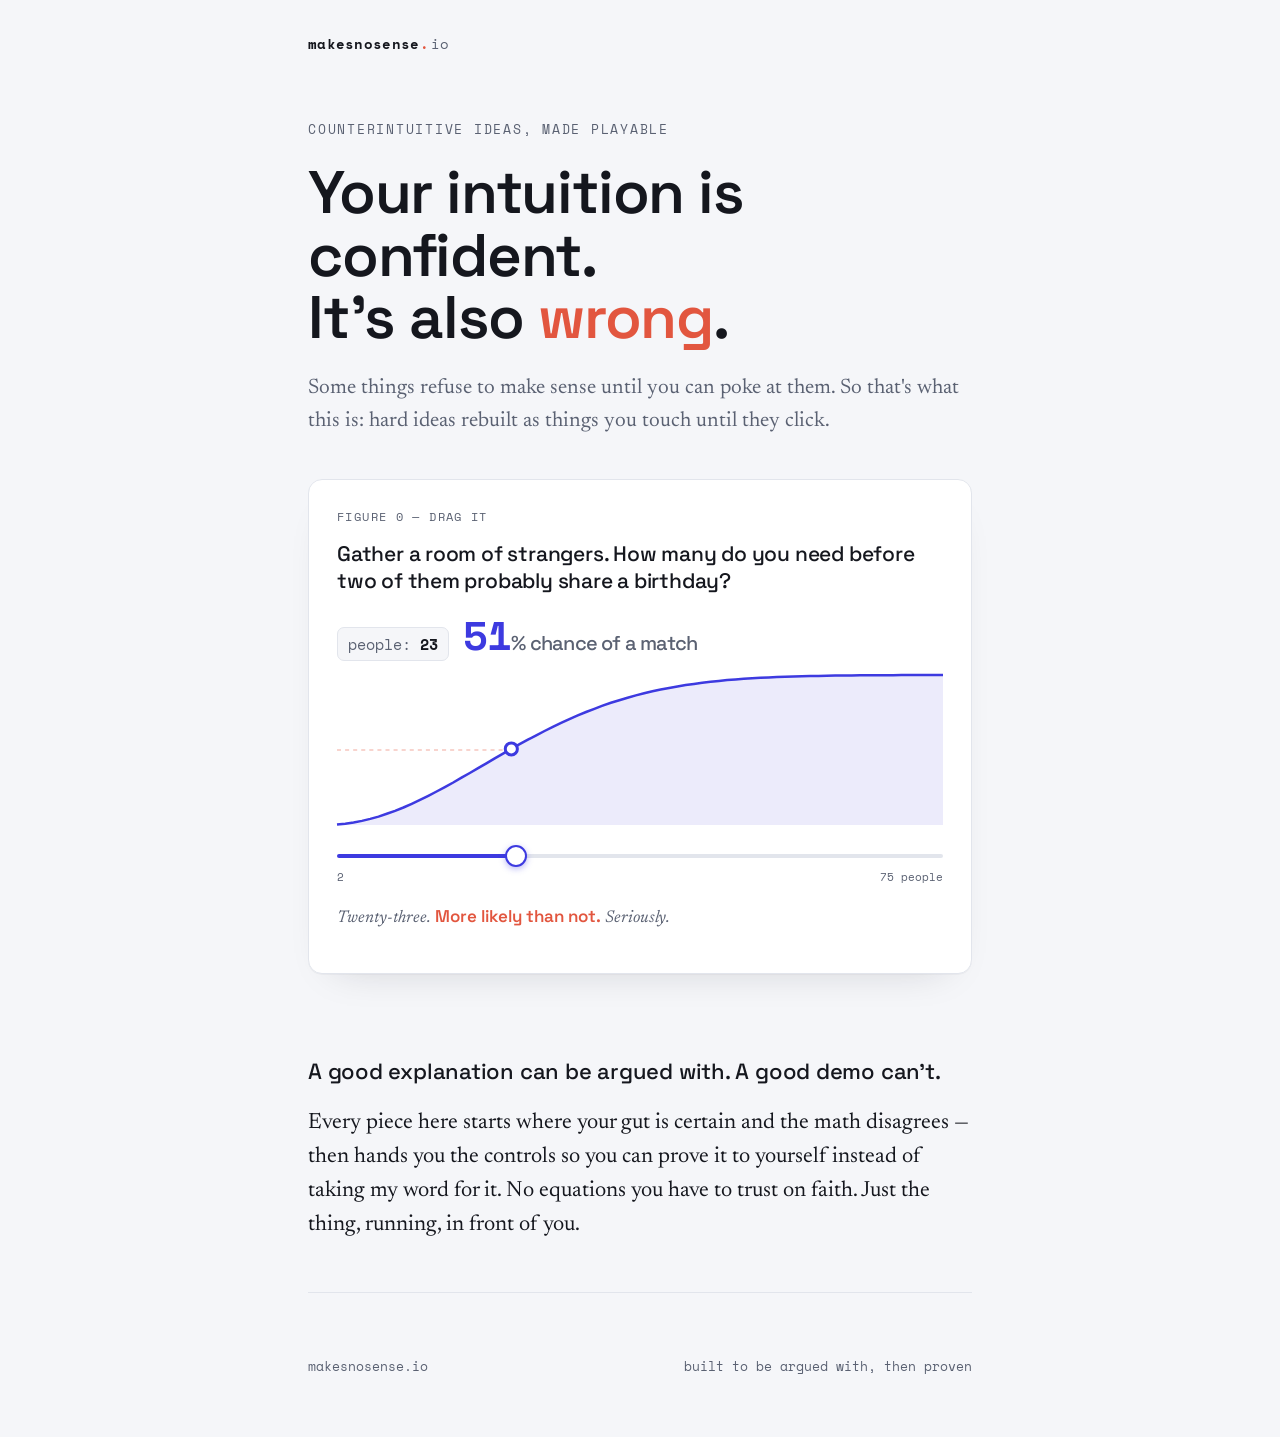
==== index.html @ 9d758cd5 "Homepage skeleton" ====
<!DOCTYPE html>
<html lang="en">
<head>
<meta charset="UTF-8" />
<meta name="viewport" content="width=device-width, initial-scale=1.0" />
<title>makesnosense.io — counterintuitive ideas you can touch</title>
<meta name="description" content="Counterintuitive ideas, rebuilt as things you can poke until they click." />
<link rel="icon" href="data:image/svg+xml,%3Csvg xmlns='http://www.w3.org/2000/svg' viewBox='0 0 32 32'%3E%3Ccircle cx='16' cy='22' r='6' fill='%23E2563F'/%3E%3C/svg%3E" />
<link rel="preconnect" href="https://fonts.googleapis.com" />
<link rel="preconnect" href="https://fonts.gstatic.com" crossorigin />
<link href="https://fonts.googleapis.com/css2?family=Space+Grotesk:wght@400;500;600;700&family=Newsreader:ital,opsz,wght@0,6..72,400;0,6..72,500;1,6..72,400&family=Space+Mono:wght@400;700&display=swap" rel="stylesheet" />
<style>
  :root {
    --paper: #F5F6F9;
    --paper-2: #FFFFFF;
    --ink: #15171E;
    --muted: #5A6172;
    --line: #E2E5EC;
    --truth: #3D3AE0;
    --guess: #E2563F;
    --truth-wash: #ECEBFB;

    --display: 'Space Grotesk', system-ui, sans-serif;
    --body: 'Newsreader', Georgia, serif;
    --mono: 'Space Mono', ui-monospace, monospace;

    --col: 720px;
  }

  * { box-sizing: border-box; }
  html { -webkit-text-size-adjust: 100%; }

  body {
    margin: 0;
    background: var(--paper);
    color: var(--ink);
    font-family: var(--body);
    font-size: 19px;
    line-height: 1.6;
    -webkit-font-smoothing: antialiased;
    text-rendering: optimizeLegibility;
  }

  a { color: var(--truth); text-decoration: none; }
  a:hover { text-decoration: underline; text-underline-offset: 3px; }

  .wrap { max-width: var(--col); margin: 0 auto; padding: 0 28px; }

  header.site { padding: 30px 0 8px; }
  .wordmark {
    font-family: var(--mono);
    font-size: 14px;
    letter-spacing: 0.02em;
    color: var(--ink);
    display: inline-flex;
    align-items: baseline;
    gap: 1px;
  }
  .wordmark b { font-weight: 700; }
  .wordmark .tld { color: var(--muted); }
  .wordmark .dot { color: var(--guess); font-weight: 700; }

  .hero { padding: 52px 0 16px; }
  .eyebrow {
    font-family: var(--mono);
    font-size: 12.5px;
    text-transform: uppercase;
    letter-spacing: 0.14em;
    color: var(--muted);
    margin: 0 0 22px;
  }
  h1 {
    font-family: var(--display);
    font-weight: 600;
    font-size: clamp(36px, 6.2vw, 60px);
    line-height: 1.04;
    letter-spacing: -0.02em;
    margin: 0 0 22px;
  }
  h1 .flip { color: var(--guess); font-style: normal; }
  .lede {
    font-size: 21px;
    color: var(--muted);
    margin: 0 0 8px;
    max-width: 34em;
  }

  .demo {
    margin: 40px 0 8px;
    background: var(--paper-2);
    border: 1px solid var(--line);
    border-radius: 14px;
    padding: 28px 28px 24px;
    box-shadow: 0 1px 0 rgba(21,23,30,0.03), 0 18px 40px -28px rgba(21,23,30,0.22);
  }
  .demo .figtag {
    font-family: var(--mono);
    font-size: 11.5px;
    letter-spacing: 0.12em;
    text-transform: uppercase;
    color: var(--muted);
    margin-bottom: 14px;
  }
  .demo .q {
    font-family: var(--display);
    font-weight: 500;
    font-size: 21px;
    line-height: 1.3;
    margin: 0 0 22px;
    letter-spacing: -0.01em;
  }

  .readout { display: flex; align-items: baseline; gap: 14px; flex-wrap: wrap; margin-bottom: 4px; }
  .readout .n {
    font-family: var(--mono);
    font-weight: 700;
    font-size: 15px;
    color: var(--ink);
    background: var(--paper);
    border: 1px solid var(--line);
    border-radius: 7px;
    padding: 4px 10px;
  }
  .readout .n span { color: var(--muted); font-weight: 400; }
  .readout .p {
    font-family: var(--display);
    font-weight: 700;
    font-size: 40px;
    letter-spacing: -0.02em;
    color: var(--truth);
    line-height: 1;
    font-variant-numeric: tabular-nums;
  }
  .readout .p small { font-size: 20px; font-weight: 500; color: var(--muted); }

  svg.curve { display: block; width: 100%; height: 150px; margin: 14px 0 4px; overflow: visible; }

  .slider-row { margin-top: 14px; }
  input[type="range"] {
    -webkit-appearance: none; appearance: none;
    width: 100%; height: 4px; border-radius: 4px;
    background: linear-gradient(90deg, var(--truth) 0%, var(--truth) var(--fill,30%), var(--line) var(--fill,30%), var(--line) 100%);
    outline: none; cursor: pointer; margin: 10px 0 6px;
  }
  input[type="range"]::-webkit-slider-thumb {
    -webkit-appearance: none; appearance: none;
    width: 22px; height: 22px; border-radius: 50%;
    background: var(--paper-2); border: 2px solid var(--truth);
    box-shadow: 0 2px 6px rgba(61,58,224,0.35); cursor: grab;
  }
  input[type="range"]::-webkit-slider-thumb:active { cursor: grabbing; }
  input[type="range"]::-moz-range-thumb {
    width: 22px; height: 22px; border-radius: 50%;
    background: var(--paper-2); border: 2px solid var(--truth);
    box-shadow: 0 2px 6px rgba(61,58,224,0.35); cursor: grab;
  }
  .scale { display: flex; justify-content: space-between; font-family: var(--mono); font-size: 11px; color: var(--muted); }
  .verdict {
    font-family: var(--body);
    font-style: italic;
    font-size: 17px;
    color: var(--muted);
    margin-top: 16px;
    min-height: 1.6em;
  }
  .verdict b { font-style: normal; color: var(--guess); font-family: var(--display); font-weight: 600; }

  .manifesto { padding: 56px 0 8px; font-size: 22px; line-height: 1.55; }
  .manifesto p { margin: 0 0 18px; }
  .manifesto .pull { font-family: var(--display); font-weight: 500; letter-spacing: -0.01em; }

  footer.site {
    padding: 64px 0 60px;
    margin-top: 24px;
    border-top: 1px solid var(--line);
    display: flex; justify-content: space-between; align-items: center;
    flex-wrap: wrap; gap: 12px;
    font-family: var(--mono); font-size: 12.5px; color: var(--muted);
  }
  footer.site a { color: var(--muted); }
  footer.site a:hover { color: var(--ink); }

  @media (max-width: 560px) {
    body { font-size: 18px; }
    .readout .p { font-size: 34px; }
    .demo { padding: 22px 20px; }
  }

  @media (prefers-reduced-motion: reduce) { * { animation: none !important; transition: none !important; } }

  .reveal { opacity: 0; transform: translateY(10px); animation: rise 0.7s cubic-bezier(.2,.7,.2,1) forwards; }
  .r2 { animation-delay: 0.08s; }
  .r3 { animation-delay: 0.16s; }
  @keyframes rise { to { opacity: 1; transform: none; } }
</style>
</head>
<body>

  <div class="wrap">
    <header class="site">
      <span class="wordmark"><b>makesnosense</b><span class="dot">.</span><span class="tld">io</span></span>
    </header>
  </div>

  <div class="wrap">
    <section class="hero">
      <p class="eyebrow reveal">Counterintuitive ideas, made playable</p>
      <h1 class="reveal r2">Your intuition is confident.<br />It's also <span class="flip">wrong</span>.</h1>
      <p class="lede reveal r3">Some things refuse to make sense until you can poke at them. So that's what this is: hard ideas rebuilt as things you touch until they click.</p>

      <div class="demo reveal r3" id="demo">
        <div class="figtag">Figure 0 — drag it</div>
        <p class="q">Gather a room of strangers. How many do you need before two of them probably share a birthday?</p>

        <div class="readout">
          <span class="n"><span>people:</span> <b id="nLabel">23</b></span>
          <span class="p"><span id="pLabel">50</span><small>% chance of a match</small></span>
        </div>

        <svg class="curve" id="curve" viewBox="0 0 600 150" preserveAspectRatio="none" aria-hidden="true">
          <line id="halfLine" x1="0" y1="75" x2="600" y2="75" stroke="var(--guess)" stroke-width="1" stroke-dasharray="4 4" opacity="0.5"/>
          <path id="area" fill="var(--truth-wash)" d=""/>
          <path id="line" fill="none" stroke="var(--truth)" stroke-width="2.5" d=""/>
          <circle id="dot" r="6" fill="var(--paper-2)" stroke="var(--truth)" stroke-width="3" cx="0" cy="0"/>
        </svg>

        <div class="slider-row">
          <input type="range" id="slider" min="2" max="75" value="23" step="1" aria-label="Number of people" />
          <div class="scale"><span>2</span><span>75 people</span></div>
        </div>

        <p class="verdict" id="verdict"></p>
      </div>
    </section>
  </div>

  <div class="wrap">
    <section class="manifesto">
      <p class="pull">A good explanation can be argued with. A good demo can't.</p>
      <p>Every piece here starts where your gut is certain and the math disagrees — then hands you the controls so you can prove it to yourself instead of taking my word for it. No equations you have to trust on faith. Just the thing, running, in front of you.</p>
    </section>
  </div>

  <div class="wrap">
    <footer class="site">
      <span>makesnosense.io</span>
      <span>built to be argued with, then proven</span>
    </footer>
  </div>

<script>
(function () {
  var slider = document.getElementById('slider');
  var nLabel = document.getElementById('nLabel');
  var pLabel = document.getElementById('pLabel');
  var verdict = document.getElementById('verdict');
  var areaEl = document.getElementById('area');
  var lineEl = document.getElementById('line');
  var dotEl = document.getElementById('dot');

  var W = 600, H = 150, MINN = 2, MAXN = 75;

  function pMatch(n) {
    var p = 1;
    for (var k = 0; k < n; k++) p *= (365 - k) / 365;
    return 1 - p;
  }
  function x(n) { return (n - MINN) / (MAXN - MINN) * W; }
  function y(p) { return H - p * H; }

  (function buildCurve() {
    var d = '', a = 'M0,' + H;
    for (var n = MINN; n <= MAXN; n++) {
      var px = x(n).toFixed(1), py = y(pMatch(n)).toFixed(1);
      d += (n === MINN ? 'M' : 'L') + px + ',' + py + ' ';
      a += 'L' + px + ',' + py + ' ';
    }
    a += 'L' + W + ',' + H + ' Z';
    lineEl.setAttribute('d', d.trim());
    areaEl.setAttribute('d', a);
  })();

  function verdictText(n, p) {
    if (n < 10) return 'Feels impossible, right? Keep going.';
    if (n < 20) return 'Still feels too low. It isn\u2019t.';
    if (n < 23) return 'Almost. One or two more people.';
    if (n === 23) return 'Twenty-three. <b>More likely than not.</b> Seriously.';
    if (n < 41) return 'Past the tipping point and climbing fast.';
    if (n < 57) return 'A near-certainty in a smallish room.';
    return 'At <b>' + Math.round(p * 100) + '%</b> it\u2019s basically guaranteed.';
  }

  function update() {
    var n = parseInt(slider.value, 10);
    var p = pMatch(n);
    var pct = p * 100;
    nLabel.textContent = n;
    pLabel.textContent = pct < 99.5 ? pct.toFixed(0) : '99.9';
    verdict.innerHTML = verdictText(n, p);
    dotEl.setAttribute('cx', x(n).toFixed(1));
    dotEl.setAttribute('cy', y(p).toFixed(1));
    slider.style.setProperty('--fill', ((n - MINN) / (MAXN - MINN) * 100).toFixed(1) + '%');
  }

  slider.addEventListener('input', update);
  update();
})();
</script>
</body>
</html>
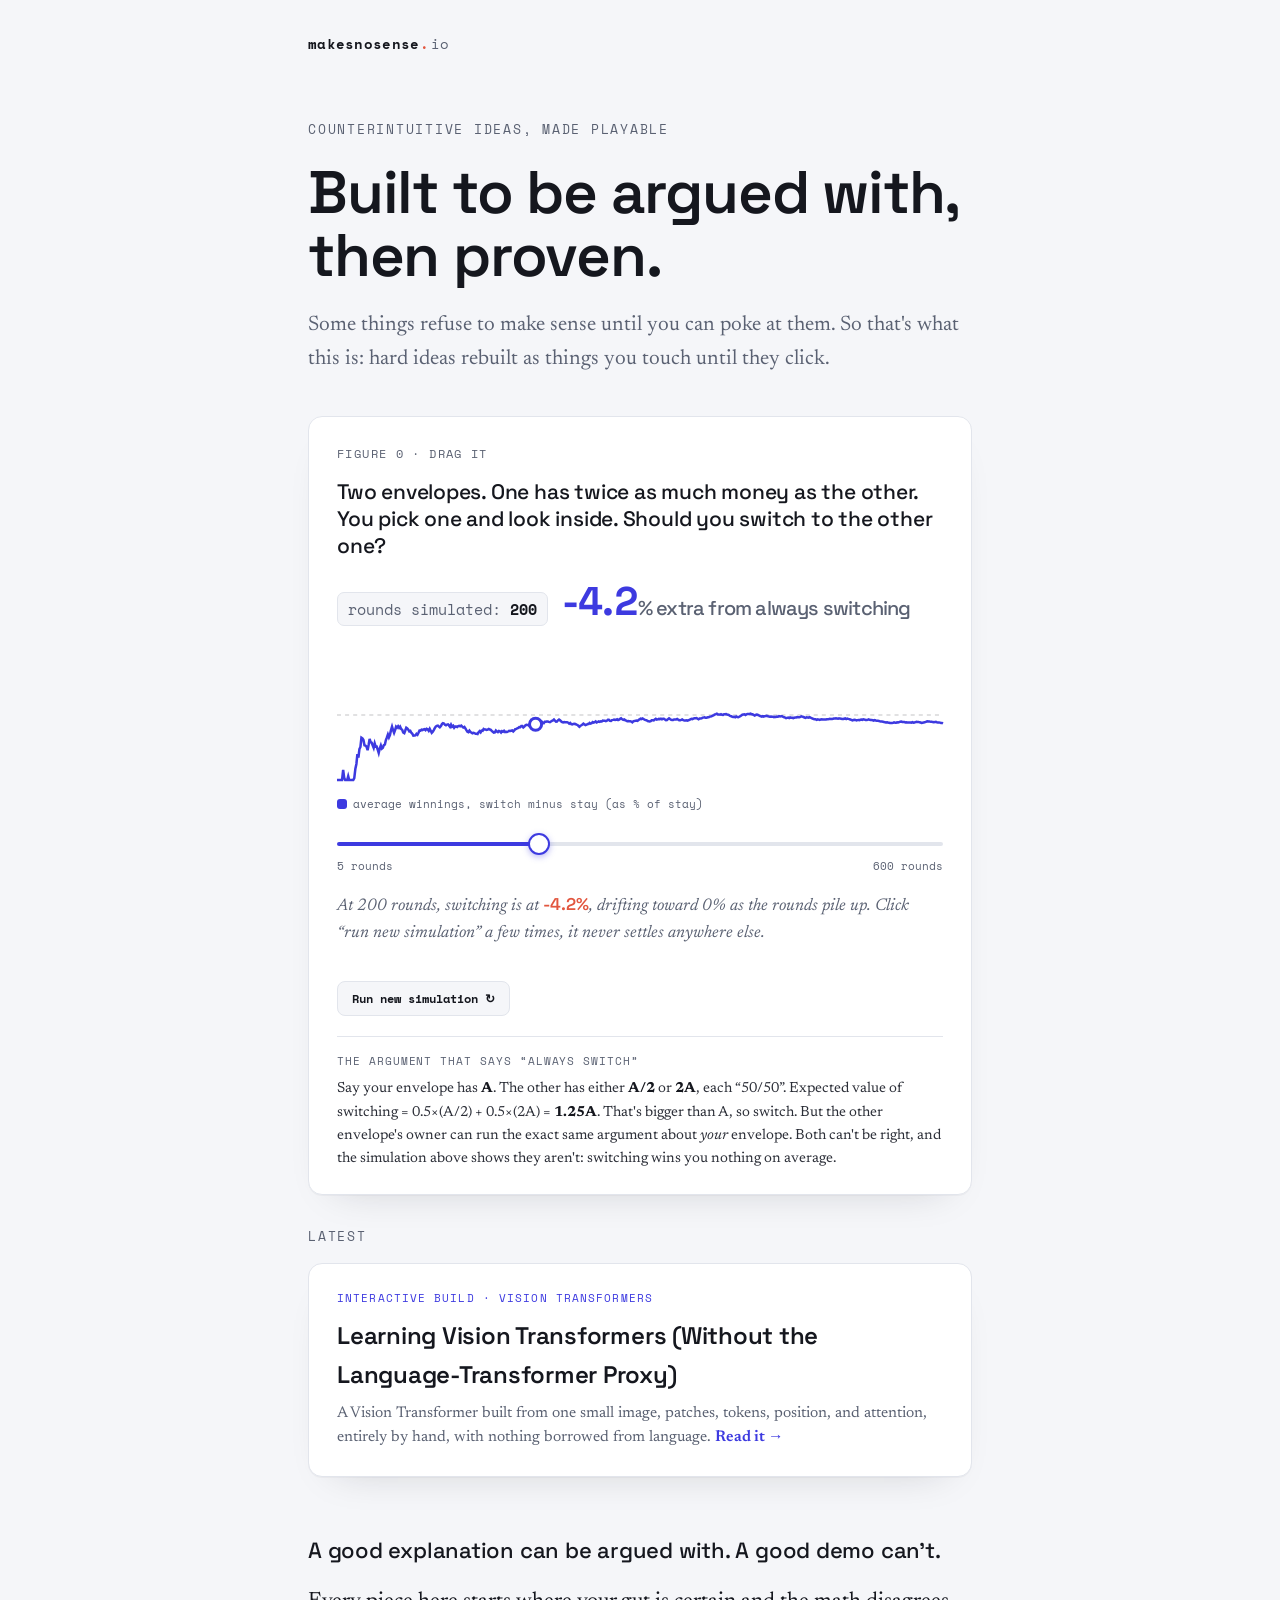
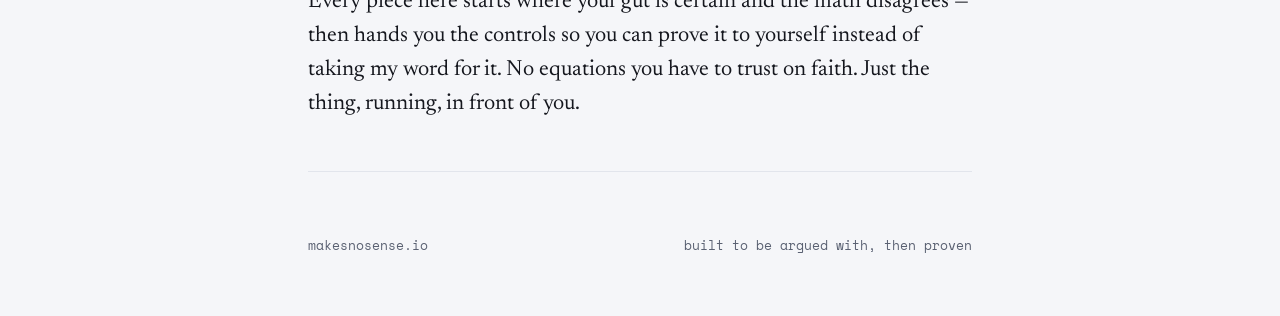
==== commit a2808e7d: "update index" ====
--- a/index.html
+++ b/index.html
@@ -101,6 +101,66 @@
     color: var(--muted);
     margin-bottom: 14px;
   }
+
+  .latest { padding: 8px 0 0; }
+  .latest .eyebrow { margin-bottom: 16px; }
+  .postcard {
+    display: block;
+    background: var(--paper-2);
+    border: 1px solid var(--line);
+    border-radius: 14px;
+    padding: 26px 28px;
+    text-decoration: none;
+    color: var(--ink);
+    box-shadow: 0 1px 0 rgba(21,23,30,0.03), 0 18px 40px -28px rgba(21,23,30,0.22);
+    transition: border-color 0.15s, transform 0.15s;
+  }
+  .postcard:hover { border-color: #cbd0da; transform: translateY(-1px); }
+  .postcard:hover, .postcard:hover * { text-decoration: none; }
+  .postcard:hover .arrow { text-decoration: underline; text-underline-offset: 3px; }
+  .postcard .tag {
+    font-family: var(--mono);
+    font-size: 11px;
+    letter-spacing: 0.1em;
+    text-transform: uppercase;
+    color: var(--truth);
+    margin: 0 0 10px;
+  }
+  .postcard h3 {
+    font-family: var(--display);
+    font-weight: 600;
+    font-size: 24px;
+    letter-spacing: -0.01em;
+    margin: 0 0 8px;
+  }
+  .postcard p {
+    color: var(--muted);
+    font-size: 15.5px;
+    line-height: 1.55;
+    margin: 0;
+    max-width: 56em;
+  }
+  .postcard .arrow { color: var(--truth); font-weight: 600; }
+
+  .legend { display:flex; gap:18px; flex-wrap:wrap; font-family: var(--mono); font-size: 11px; color: var(--muted); margin: 6px 0 0; }
+  .legend .lg { display:flex; align-items:center; gap:6px; }
+  .legend i { display:inline-block; width:10px; height:10px; border-radius:3px; }
+  .runbtn {
+    margin-top: 16px; font-family: var(--mono); font-size: 12px; font-weight: 700;
+    border: 1px solid var(--line); background: var(--paper); color: var(--ink);
+    border-radius: 8px; padding: 8px 14px; cursor: pointer;
+  }
+  .runbtn:hover { border-color: #cbd0da; background: #fff; }
+  .argument {
+    margin-top: 20px; padding-top: 16px; border-top: 1px solid var(--line);
+    font-size: 14.5px; line-height: 1.6; color: #2c2f38;
+  }
+  .argument .lbl {
+    font-family: var(--mono); font-size: 10.5px; letter-spacing: 0.09em; text-transform: uppercase;
+    color: var(--muted); margin: 0 0 8px;
+  }
+  .argument p { margin: 0; }
+  .argument b { font-weight: 700; color: var(--ink); }
   .demo .q {
     font-family: var(--display);
     font-weight: 500;
@@ -205,32 +265,53 @@
   <div class="wrap">
     <section class="hero">
       <p class="eyebrow reveal">Counterintuitive ideas, made playable</p>
-      <h1 class="reveal r2">Your intuition is confident.<br />It's also <span class="flip">wrong</span>.</h1>
+      <h1 class="reveal r2">Built to be argued with, then proven.</h1>
       <p class="lede reveal r3">Some things refuse to make sense until you can poke at them. So that's what this is: hard ideas rebuilt as things you touch until they click.</p>
 
       <div class="demo reveal r3" id="demo">
-        <div class="figtag">Figure 0 — drag it</div>
-        <p class="q">Gather a room of strangers. How many do you need before two of them probably share a birthday?</p>
+        <div class="figtag">Figure 0 &middot; drag it</div>
+        <p class="q">Two envelopes. One has twice as much money as the other. You pick one and look inside. Should you switch to the other one?</p>
 
         <div class="readout">
-          <span class="n"><span>people:</span> <b id="nLabel">23</b></span>
-          <span class="p"><span id="pLabel">50</span><small>% chance of a match</small></span>
+          <span class="n"><span>rounds simulated:</span> <b id="nLabel">200</b></span>
+          <span class="p"><span id="pLabel">0</span><small>% extra from always switching</small></span>
         </div>
 
         <svg class="curve" id="curve" viewBox="0 0 600 150" preserveAspectRatio="none" aria-hidden="true">
-          <line id="halfLine" x1="0" y1="75" x2="600" y2="75" stroke="var(--guess)" stroke-width="1" stroke-dasharray="4 4" opacity="0.5"/>
-          <path id="area" fill="var(--truth-wash)" d=""/>
-          <path id="line" fill="none" stroke="var(--truth)" stroke-width="2.5" d=""/>
-          <circle id="dot" r="6" fill="var(--paper-2)" stroke="var(--truth)" stroke-width="3" cx="0" cy="0"/>
+          <line id="zeroLine" x1="0" y1="75" x2="600" y2="75" stroke="var(--ink)" stroke-width="1" stroke-dasharray="4 4" opacity="0.25"/>
+          <path id="lineDiff" fill="none" stroke="var(--truth)" stroke-width="2.5" d=""/>
+          <circle id="dotDiff" r="6" fill="var(--paper-2)" stroke="var(--truth)" stroke-width="3" cx="0" cy="0"/>
         </svg>
 
+        <div class="legend">
+          <span class="lg"><i style="background:var(--truth)"></i> average winnings, switch minus stay (as % of stay)</span>
+        </div>
+
         <div class="slider-row">
-          <input type="range" id="slider" min="2" max="75" value="23" step="1" aria-label="Number of people" />
-          <div class="scale"><span>2</span><span>75 people</span></div>
+          <input type="range" id="slider" min="5" max="600" value="200" step="5" aria-label="Number of simulated rounds" />
+          <div class="scale"><span>5 rounds</span><span>600 rounds</span></div>
         </div>
 
         <p class="verdict" id="verdict"></p>
+
+        <button class="runbtn" id="runbtn">Run new simulation &#8635;</button>
+
+        <div class="argument" id="argument">
+          <p class="lbl">The argument that says &ldquo;always switch&rdquo;</p>
+          <p>Say your envelope has <b>A</b>. The other has either <b>A/2</b> or <b>2A</b>, each &ldquo;50/50&rdquo;. Expected value of switching = 0.5&times;(A/2) + 0.5&times;(2A) = <b>1.25A</b>. That's bigger than A, so switch. But the other envelope's owner can run the exact same argument about <i>your</i> envelope. Both can't be right, and the simulation above shows they aren't: switching wins you nothing on average.</p>
+        </div>
       </div>
+    </section>
+  </div>
+
+  <div class="wrap">
+    <section class="latest">
+      <p class="eyebrow">Latest</p>
+      <a class="postcard" href="./vit.html">
+        <p class="tag">Interactive build &middot; Vision Transformers</p>
+        <h3>Learning Vision Transformers (Without the Language-Transformer Proxy)</h3>
+        <p>A Vision Transformer built from one small image, patches, tokens, position, and attention, entirely by hand, with nothing borrowed from language. <span class="arrow">Read it &rarr;</span></p>
+      </a>
     </section>
   </div>
 
@@ -254,55 +335,79 @@
   var nLabel = document.getElementById('nLabel');
   var pLabel = document.getElementById('pLabel');
   var verdict = document.getElementById('verdict');
-  var areaEl = document.getElementById('area');
-  var lineEl = document.getElementById('line');
-  var dotEl = document.getElementById('dot');
-
-  var W = 600, H = 150, MINN = 2, MAXN = 75;
-
-  function pMatch(n) {
-    var p = 1;
-    for (var k = 0; k < n; k++) p *= (365 - k) / 365;
-    return 1 - p;
-  }
+  var lineDiff = document.getElementById('lineDiff');
+  var dotDiff = document.getElementById('dotDiff');
+  var runbtn = document.getElementById('runbtn');
+
+  var W = 600, H = 150, MINN = 5, MAXN = 600;
+
+  var seq = [];
+  function regen() {
+    seq = [];
+    for (var i = 0; i < MAXN; i++) {
+      var base = 1 + Math.floor(Math.random() * 100);
+      var pickSmall = Math.random() < 0.5;
+      var picked = pickSmall ? base : 2 * base;
+      var other = pickSmall ? 2 * base : base;
+      seq.push([picked, other]);
+    }
+  }
+  regen();
+
   function x(n) { return (n - MINN) / (MAXN - MINN) * W; }
-  function y(p) { return H - p * H; }
-
-  (function buildCurve() {
-    var d = '', a = 'M0,' + H;
-    for (var n = MINN; n <= MAXN; n++) {
-      var px = x(n).toFixed(1), py = y(pMatch(n)).toFixed(1);
-      d += (n === MINN ? 'M' : 'L') + px + ',' + py + ' ';
-      a += 'L' + px + ',' + py + ' ';
+  function yFromPct(pct) {
+    var clamped = Math.max(-30, Math.min(30, pct));
+    return H/2 - (clamped / 30) * (H/2 - 10);
+  }
+
+  function buildCurve() {
+    var d = '';
+    var stayTotal = 0, switchTotal = 0;
+    for (var n = 1; n <= MAXN; n++) {
+      stayTotal += seq[n-1][0];
+      switchTotal += seq[n-1][1];
+      if (n >= MINN) {
+        var pct = (switchTotal - stayTotal) / stayTotal * 100;
+        var px = x(n).toFixed(1);
+        d += (n === MINN ? 'M' : 'L') + px + ',' + yFromPct(pct).toFixed(1) + ' ';
+      }
     }
-    a += 'L' + W + ',' + H + ' Z';
-    lineEl.setAttribute('d', d.trim());
-    areaEl.setAttribute('d', a);
-  })();
-
-  function verdictText(n, p) {
-    if (n < 10) return 'Feels impossible, right? Keep going.';
-    if (n < 20) return 'Still feels too low. It isn\u2019t.';
-    if (n < 23) return 'Almost. One or two more people.';
-    if (n === 23) return 'Twenty-three. <b>More likely than not.</b> Seriously.';
-    if (n < 41) return 'Past the tipping point and climbing fast.';
-    if (n < 57) return 'A near-certainty in a smallish room.';
-    return 'At <b>' + Math.round(p * 100) + '%</b> it\u2019s basically guaranteed.';
+    lineDiff.setAttribute('d', d.trim());
+  }
+
+  function cumPct(n) {
+    var stayTotal = 0, switchTotal = 0;
+    for (var i = 0; i < n; i++) {
+      stayTotal += seq[i][0];
+      switchTotal += seq[i][1];
+    }
+    return (switchTotal - stayTotal) / stayTotal * 100;
+  }
+
+  function verdictText(n, pct) {
+    if (n < 30) return 'Noisy with few rounds, the swing can look big. Keep dragging.';
+    if (Math.abs(pct) < 1) return 'Right around <b>0%</b>, switching gains nothing on average. Just as the resolution says.';
+    return 'At ' + n + ' rounds, switching is at <b>' + (pct >= 0 ? '+' : '') + pct.toFixed(1) + '%</b>, drifting toward 0% as the rounds pile up. Click &ldquo;run new simulation&rdquo; a few times, it never settles anywhere else.';
   }
 
   function update() {
     var n = parseInt(slider.value, 10);
-    var p = pMatch(n);
-    var pct = p * 100;
+    var pct = cumPct(n);
     nLabel.textContent = n;
-    pLabel.textContent = pct < 99.5 ? pct.toFixed(0) : '99.9';
-    verdict.innerHTML = verdictText(n, p);
-    dotEl.setAttribute('cx', x(n).toFixed(1));
-    dotEl.setAttribute('cy', y(p).toFixed(1));
+    pLabel.textContent = pct.toFixed(1);
+    verdict.innerHTML = verdictText(n, pct);
+    dotDiff.setAttribute('cx', x(n).toFixed(1));
+    dotDiff.setAttribute('cy', yFromPct(pct).toFixed(1));
     slider.style.setProperty('--fill', ((n - MINN) / (MAXN - MINN) * 100).toFixed(1) + '%');
   }
 
+  buildCurve();
   slider.addEventListener('input', update);
+  runbtn.addEventListener('click', function () {
+    regen();
+    buildCurve();
+    update();
+  });
   update();
 })();
 </script>
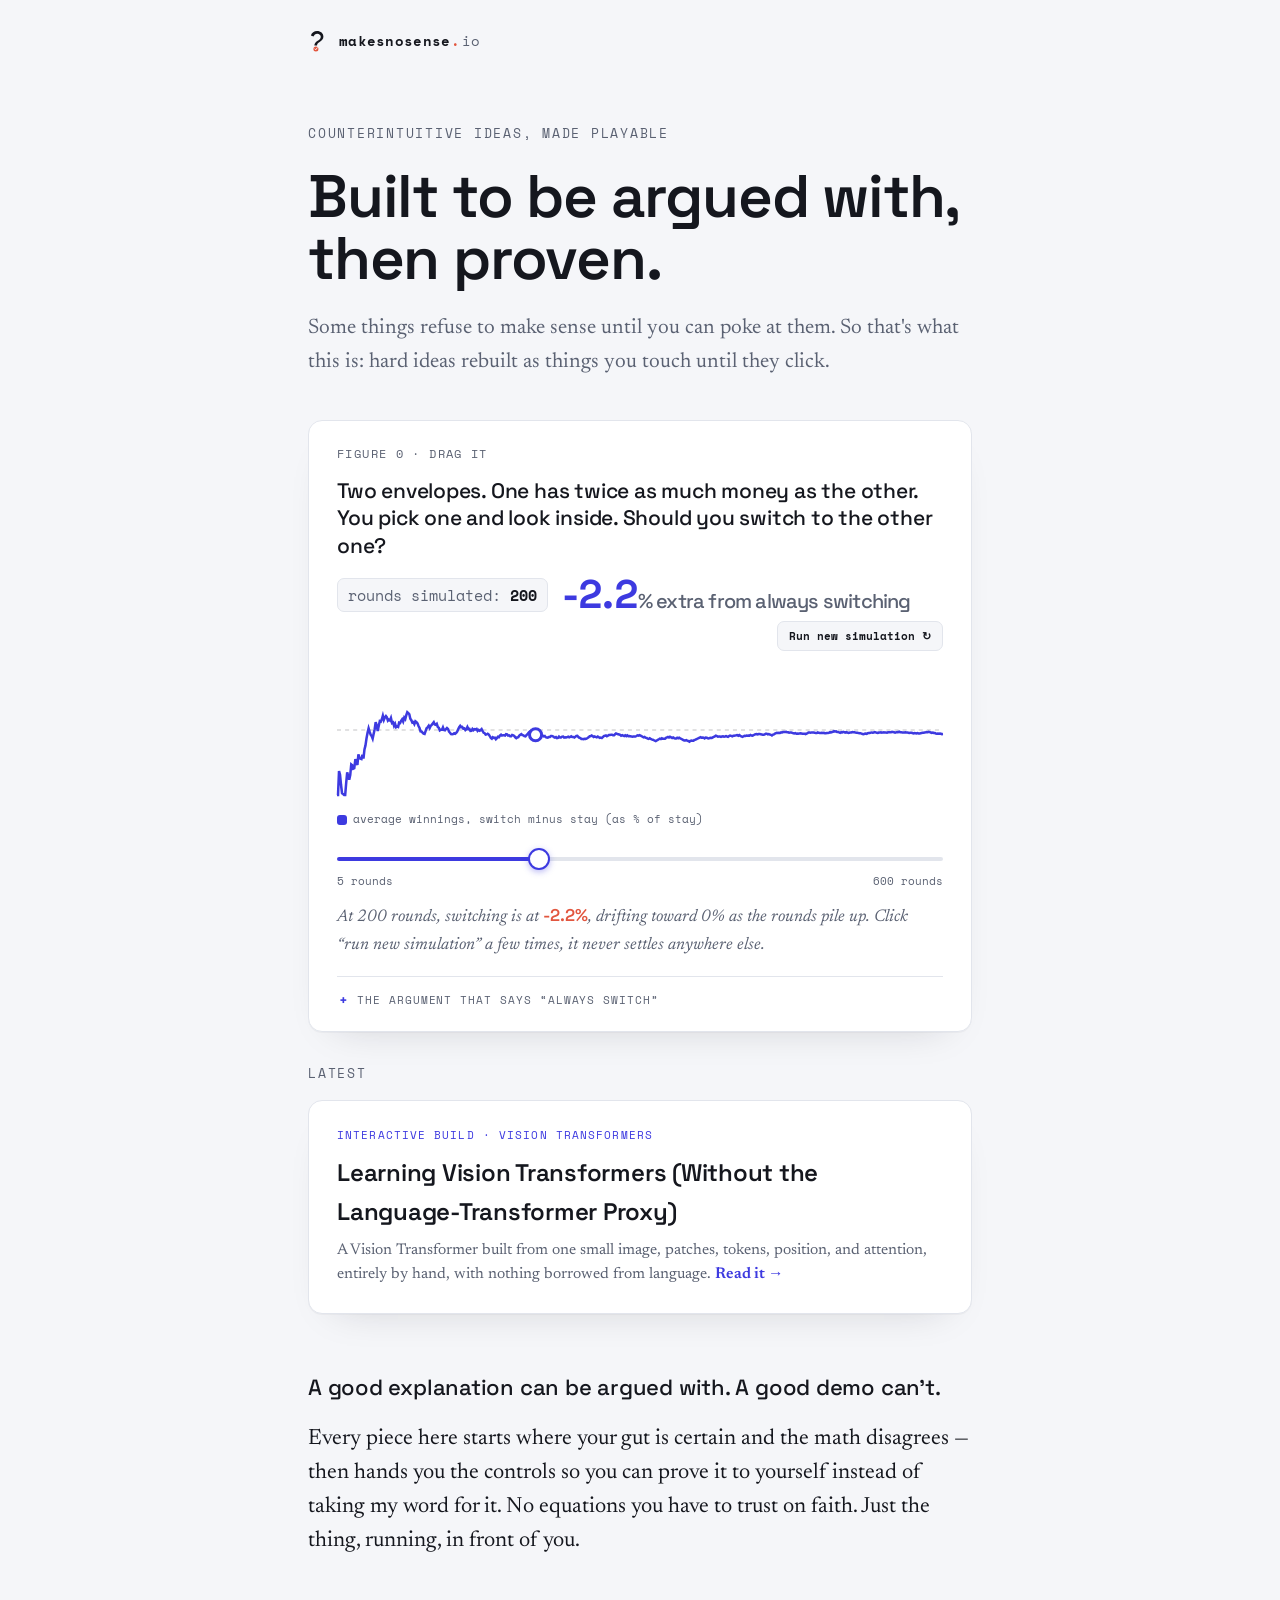
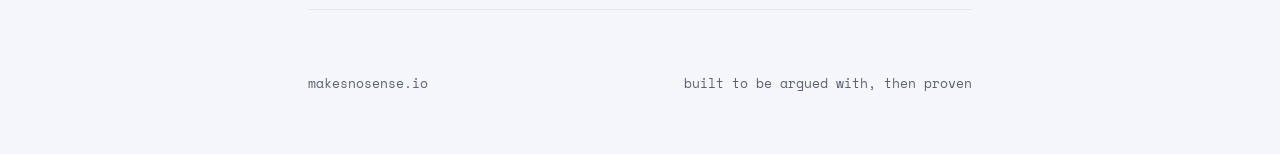
==== commit 28fbb674: "update stylesheets" ====
--- a/index.html
+++ b/index.html
@@ -47,7 +47,20 @@
   .wrap { max-width: var(--col); margin: 0 auto; padding: 0 28px; }
 
   header.site { padding: 30px 0 8px; }
-  .wordmark {
+  .brand {
+    display: inline-flex;
+    align-items: center;
+    gap: 9px;
+    color: inherit;
+  }
+  a.brand:hover, a.brand:hover * { text-decoration: none; }
+  .brand svg.logo-mark {
+    width: 22px;
+    height: 22px;
+    flex: 0 0 auto;
+    display: block;
+  }
+  .brand .wordmark {
     font-family: var(--mono);
     font-size: 14px;
     letter-spacing: 0.02em;
@@ -56,9 +69,9 @@
     align-items: baseline;
     gap: 1px;
   }
-  .wordmark b { font-weight: 700; }
-  .wordmark .tld { color: var(--muted); }
-  .wordmark .dot { color: var(--guess); font-weight: 700; }
+  .brand .wordmark b { font-weight: 700; }
+  .brand .wordmark .tld { color: var(--muted); }
+  .brand .wordmark .dot { color: var(--guess); font-weight: 700; }
 
   .hero { padding: 52px 0 16px; }
   .eyebrow {
@@ -90,7 +103,7 @@
     background: var(--paper-2);
     border: 1px solid var(--line);
     border-radius: 14px;
-    padding: 28px 28px 24px;
+    padding: 24px 28px 20px;
     box-shadow: 0 1px 0 rgba(21,23,30,0.03), 0 18px 40px -28px rgba(21,23,30,0.22);
   }
   .demo .figtag {
@@ -145,32 +158,41 @@
   .legend { display:flex; gap:18px; flex-wrap:wrap; font-family: var(--mono); font-size: 11px; color: var(--muted); margin: 6px 0 0; }
   .legend .lg { display:flex; align-items:center; gap:6px; }
   .legend i { display:inline-block; width:10px; height:10px; border-radius:3px; }
+  .runrow { display: flex; justify-content: flex-end; margin-top: 6px; }
   .runbtn {
-    margin-top: 16px; font-family: var(--mono); font-size: 12px; font-weight: 700;
+    font-family: var(--mono); font-size: 11px; font-weight: 700;
     border: 1px solid var(--line); background: var(--paper); color: var(--ink);
-    border-radius: 8px; padding: 8px 14px; cursor: pointer;
+    border-radius: 7px; padding: 6px 11px; cursor: pointer; white-space: nowrap;
   }
   .runbtn:hover { border-color: #cbd0da; background: #fff; }
   .argument {
-    margin-top: 20px; padding-top: 16px; border-top: 1px solid var(--line);
+    margin-top: 14px; padding-top: 12px; border-top: 1px solid var(--line);
     font-size: 14.5px; line-height: 1.6; color: #2c2f38;
   }
-  .argument .lbl {
+  .argument summary {
     font-family: var(--mono); font-size: 10.5px; letter-spacing: 0.09em; text-transform: uppercase;
-    color: var(--muted); margin: 0 0 8px;
-  }
-  .argument p { margin: 0; }
+    color: var(--muted); cursor: pointer; list-style: none; user-select: none;
+    display: flex; align-items: center; gap: 6px;
+  }
+  .argument summary::-webkit-details-marker { display: none; }
+  .argument summary::before {
+    content: '+'; font-family: var(--display); font-size: 14px; font-weight: 700;
+    color: var(--truth); width: 14px; text-align: center; flex: 0 0 auto;
+  }
+  .argument[open] summary::before { content: "\2212"; }
+  .argument summary:hover { color: var(--ink); }
+  .argument p { margin: 10px 0 0; }
   .argument b { font-weight: 700; color: var(--ink); }
   .demo .q {
     font-family: var(--display);
     font-weight: 500;
     font-size: 21px;
     line-height: 1.3;
-    margin: 0 0 22px;
+    margin: 0 0 16px;
     letter-spacing: -0.01em;
   }
 
-  .readout { display: flex; align-items: baseline; gap: 14px; flex-wrap: wrap; margin-bottom: 4px; }
+  .readout { display: flex; align-items: center; gap: 14px; flex-wrap: wrap; margin-bottom: 4px; }
   .readout .n {
     font-family: var(--mono);
     font-weight: 700;
@@ -193,7 +215,7 @@
   }
   .readout .p small { font-size: 20px; font-weight: 500; color: var(--muted); }
 
-  svg.curve { display: block; width: 100%; height: 150px; margin: 14px 0 4px; overflow: visible; }
+  svg.curve { display: block; width: 100%; height: 150px; margin: 4px 0 4px; overflow: visible; }
 
   .slider-row { margin-top: 14px; }
   input[type="range"] {
@@ -220,7 +242,7 @@
     font-style: italic;
     font-size: 17px;
     color: var(--muted);
-    margin-top: 16px;
+    margin-top: 12px;
     min-height: 1.6em;
   }
   .verdict b { font-style: normal; color: var(--guess); font-family: var(--display); font-weight: 600; }
@@ -258,7 +280,14 @@
 
   <div class="wrap">
     <header class="site">
-      <span class="wordmark"><b>makesnosense</b><span class="dot">.</span><span class="tld">io</span></span>
+      <a class="brand" href="./index.html" aria-label="makesnosense.io home">
+        <svg class="logo-mark" viewBox="0 0 100 100" xmlns="http://www.w3.org/2000/svg" aria-hidden="true">
+          <path d="M 41 5 C 28 5, 17 13, 13 25 L 25 30 C 28 22, 34 17, 42 17 C 51 17, 58 23, 58 31 C 58 39, 53 44, 44 49 C 34 55, 29 62, 29 71 L 41 71 C 41 63, 45 58, 53 54 C 64 48, 70 41, 70 30 C 70 16, 58 5, 41 5 Z" fill="#15171E"/>
+          <circle cx="36" cy="86" r="11.5" fill="#E2563F"/>
+          <path d="M 31 86 L 35 90 L 42 81" stroke="#FFFFFF" stroke-width="4" fill="none" stroke-linecap="round" stroke-linejoin="round"/>
+        </svg>
+        <span class="wordmark"><b>makesnosense</b><span class="dot">.</span><span class="tld">io</span></span>
+      </a>
     </header>
   </div>
 
@@ -276,6 +305,9 @@
           <span class="n"><span>rounds simulated:</span> <b id="nLabel">200</b></span>
           <span class="p"><span id="pLabel">0</span><small>% extra from always switching</small></span>
         </div>
+        <div class="runrow">
+          <button class="runbtn" id="runbtn">Run new simulation &#8635;</button>
+        </div>
 
         <svg class="curve" id="curve" viewBox="0 0 600 150" preserveAspectRatio="none" aria-hidden="true">
           <line id="zeroLine" x1="0" y1="75" x2="600" y2="75" stroke="var(--ink)" stroke-width="1" stroke-dasharray="4 4" opacity="0.25"/>
@@ -294,12 +326,10 @@
 
         <p class="verdict" id="verdict"></p>
 
-        <button class="runbtn" id="runbtn">Run new simulation &#8635;</button>
-
-        <div class="argument" id="argument">
-          <p class="lbl">The argument that says &ldquo;always switch&rdquo;</p>
+        <details class="argument">
+          <summary>The argument that says &ldquo;always switch&rdquo;</summary>
           <p>Say your envelope has <b>A</b>. The other has either <b>A/2</b> or <b>2A</b>, each &ldquo;50/50&rdquo;. Expected value of switching = 0.5&times;(A/2) + 0.5&times;(2A) = <b>1.25A</b>. That's bigger than A, so switch. But the other envelope's owner can run the exact same argument about <i>your</i> envelope. Both can't be right, and the simulation above shows they aren't: switching wins you nothing on average.</p>
-        </div>
+        </details>
       </div>
     </section>
   </div>
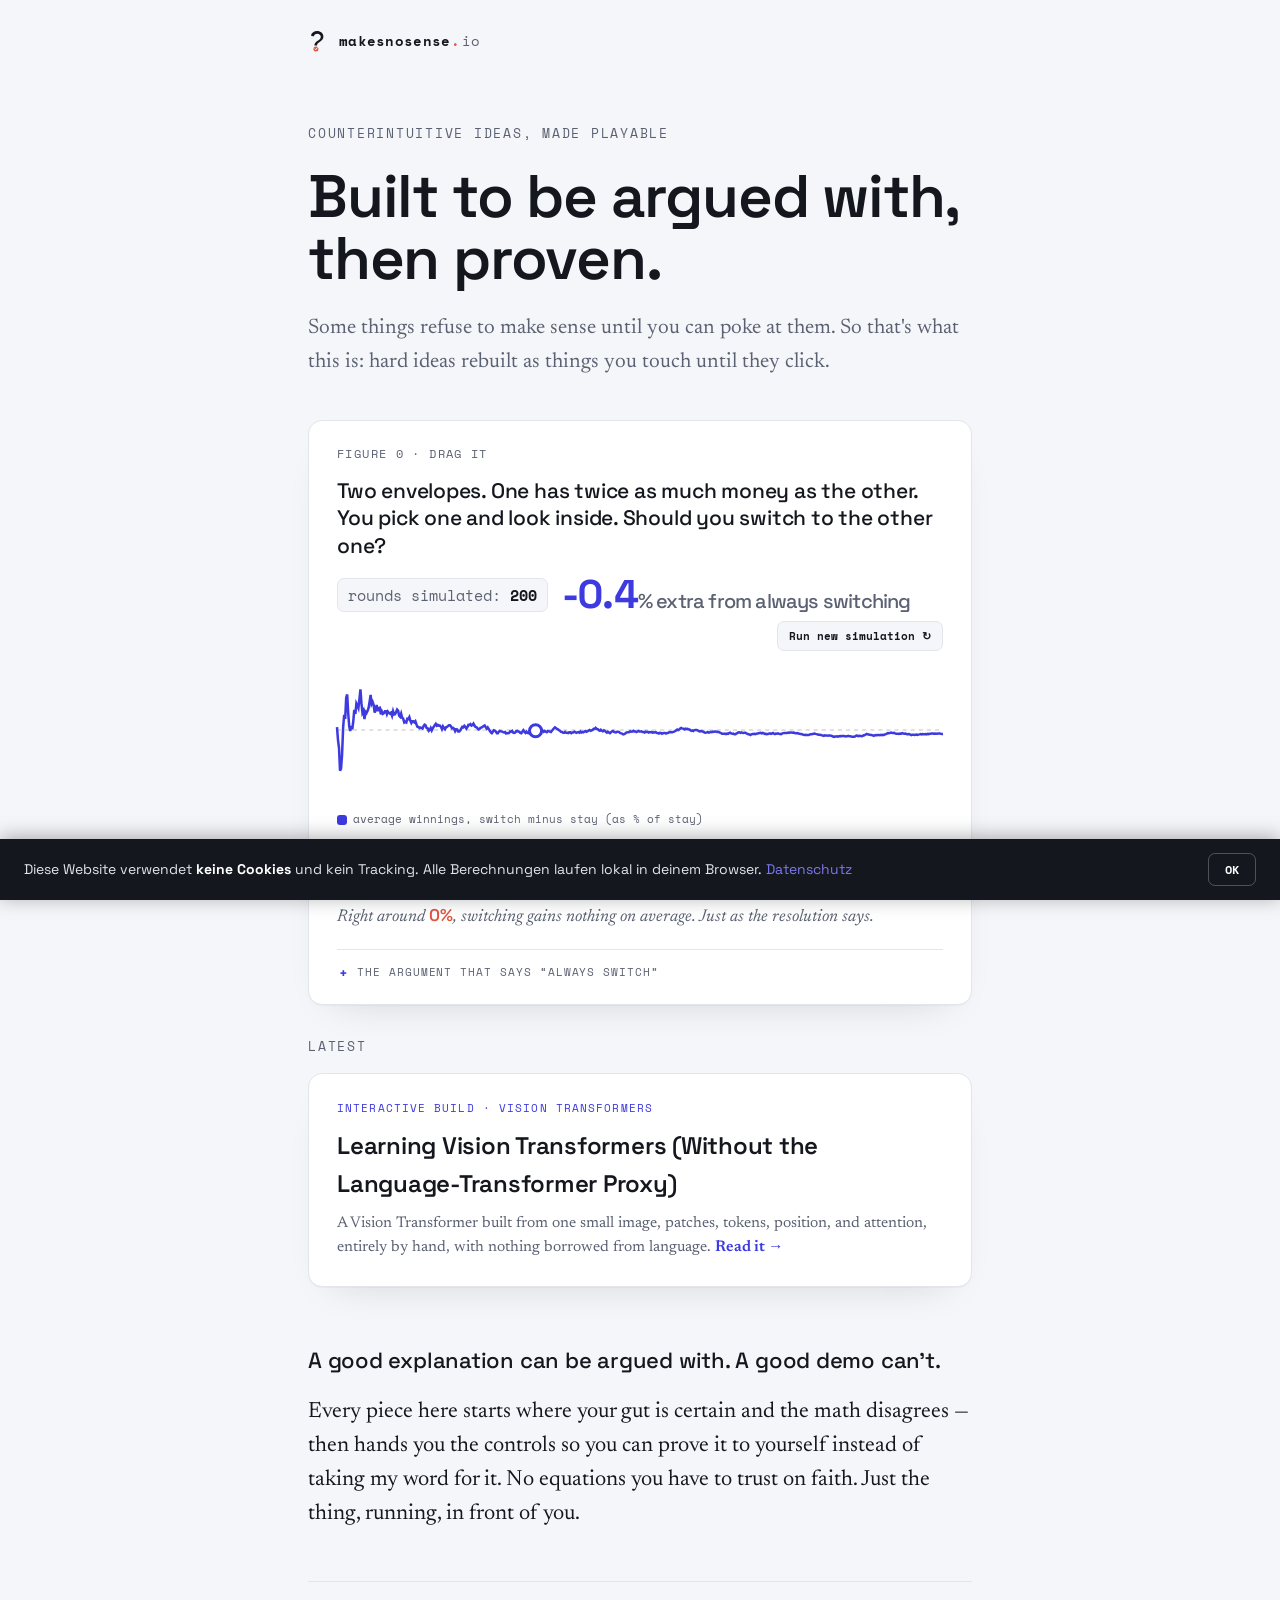
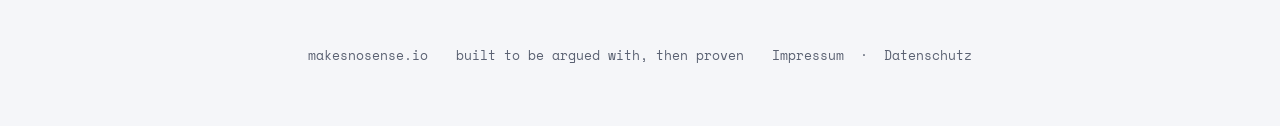
==== commit 8e43c4e7: "add impressum and datenshcuzt pages" ====
--- a/index.html
+++ b/index.html
@@ -337,7 +337,7 @@
   <div class="wrap">
     <section class="latest">
       <p class="eyebrow">Latest</p>
-      <a class="postcard" href="./vit.html">
+      <a class="postcard" href="./unified-post.html">
         <p class="tag">Interactive build &middot; Vision Transformers</p>
         <h3>Learning Vision Transformers (Without the Language-Transformer Proxy)</h3>
         <p>A Vision Transformer built from one small image, patches, tokens, position, and attention, entirely by hand, with nothing borrowed from language. <span class="arrow">Read it &rarr;</span></p>
@@ -356,6 +356,7 @@
     <footer class="site">
       <span>makesnosense.io</span>
       <span>built to be argued with, then proven</span>
+    <span><a href="./impressum.html">Impressum</a> &nbsp;&middot;&nbsp; <a href="./datenschutz.html">Datenschutz</a></span>
     </footer>
   </div>
 
@@ -441,5 +442,7 @@
   update();
 })();
 </script>
+
+<script src="./cookie-notice.js"></script>
 </body>
 </html>
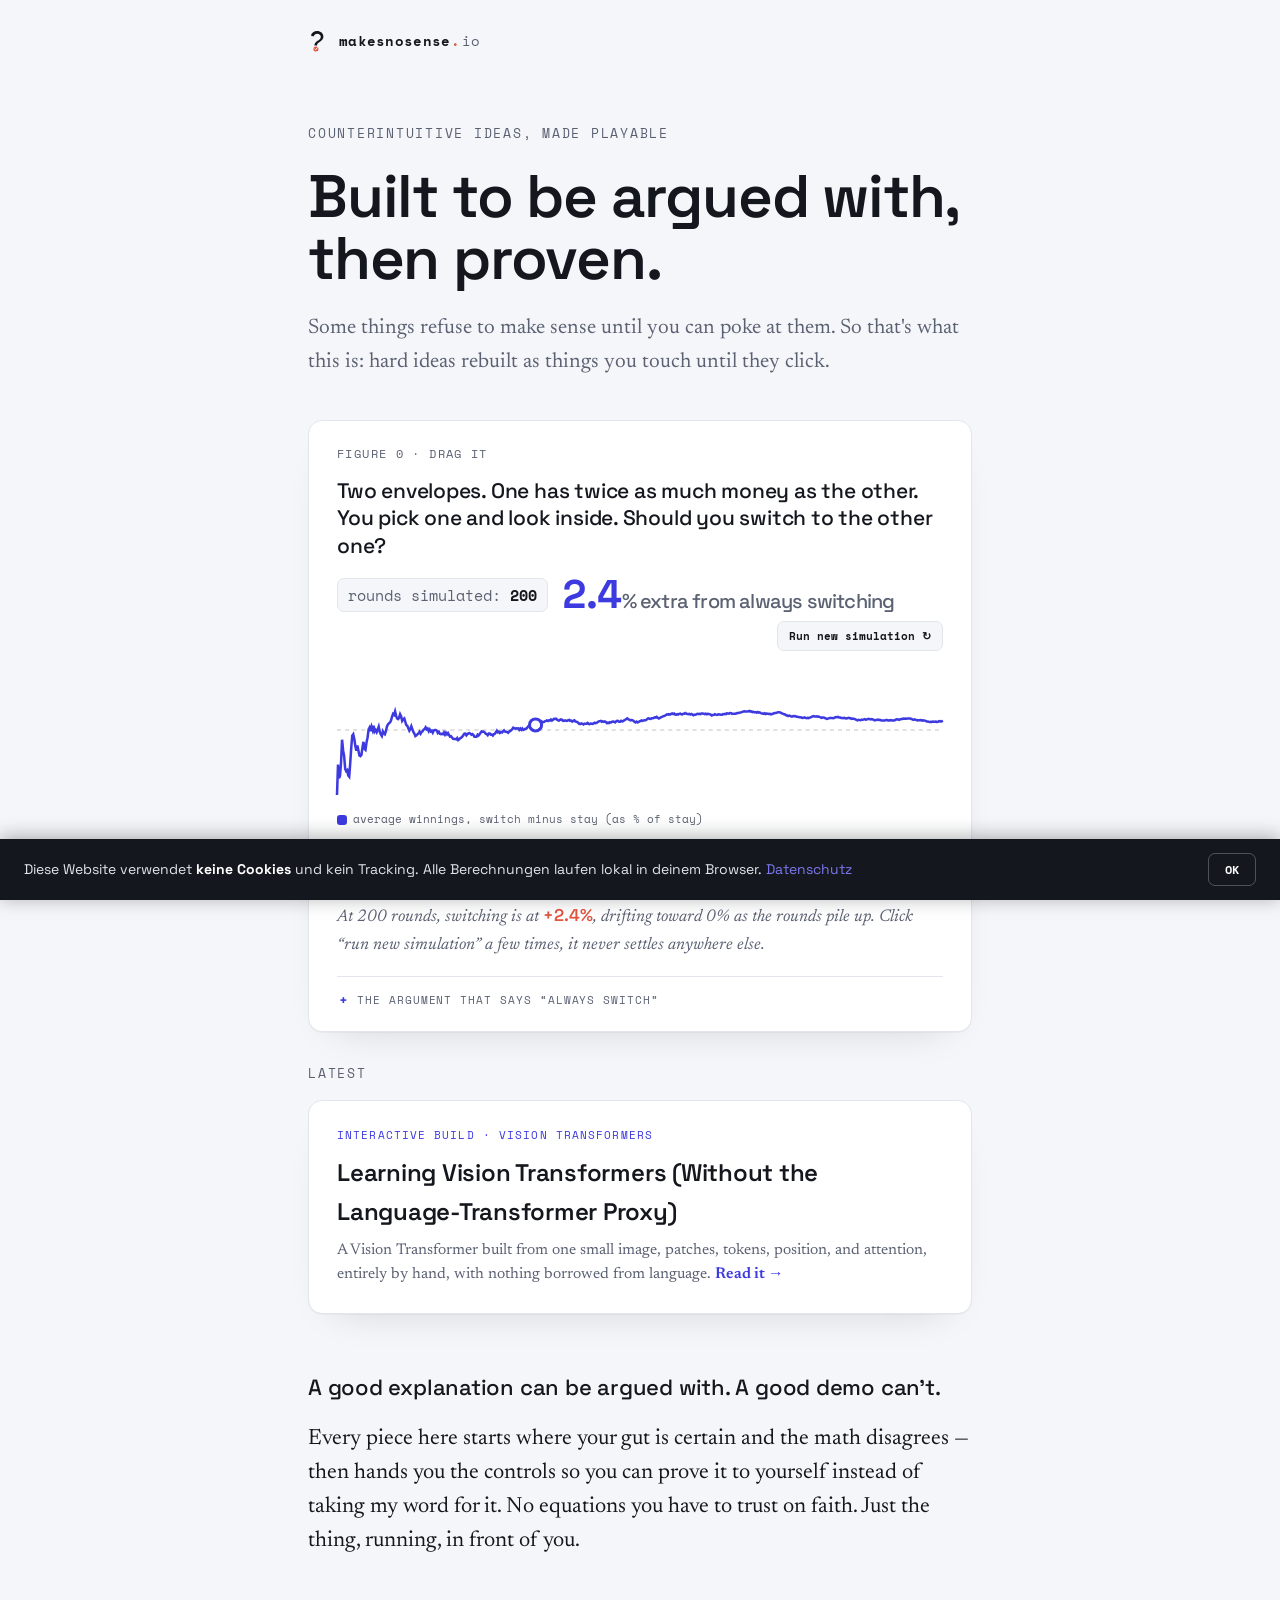
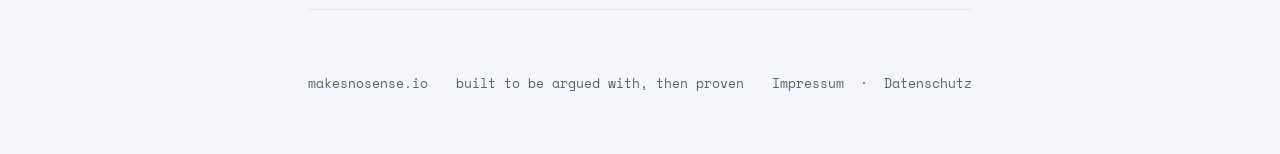
==== commit e6b6226a: "name change for file" ====
--- a/index.html
+++ b/index.html
@@ -337,7 +337,7 @@
   <div class="wrap">
     <section class="latest">
       <p class="eyebrow">Latest</p>
-      <a class="postcard" href="./unified-post.html">
+      <a class="postcard" href="./vit.html">
         <p class="tag">Interactive build &middot; Vision Transformers</p>
         <h3>Learning Vision Transformers (Without the Language-Transformer Proxy)</h3>
         <p>A Vision Transformer built from one small image, patches, tokens, position, and attention, entirely by hand, with nothing borrowed from language. <span class="arrow">Read it &rarr;</span></p>
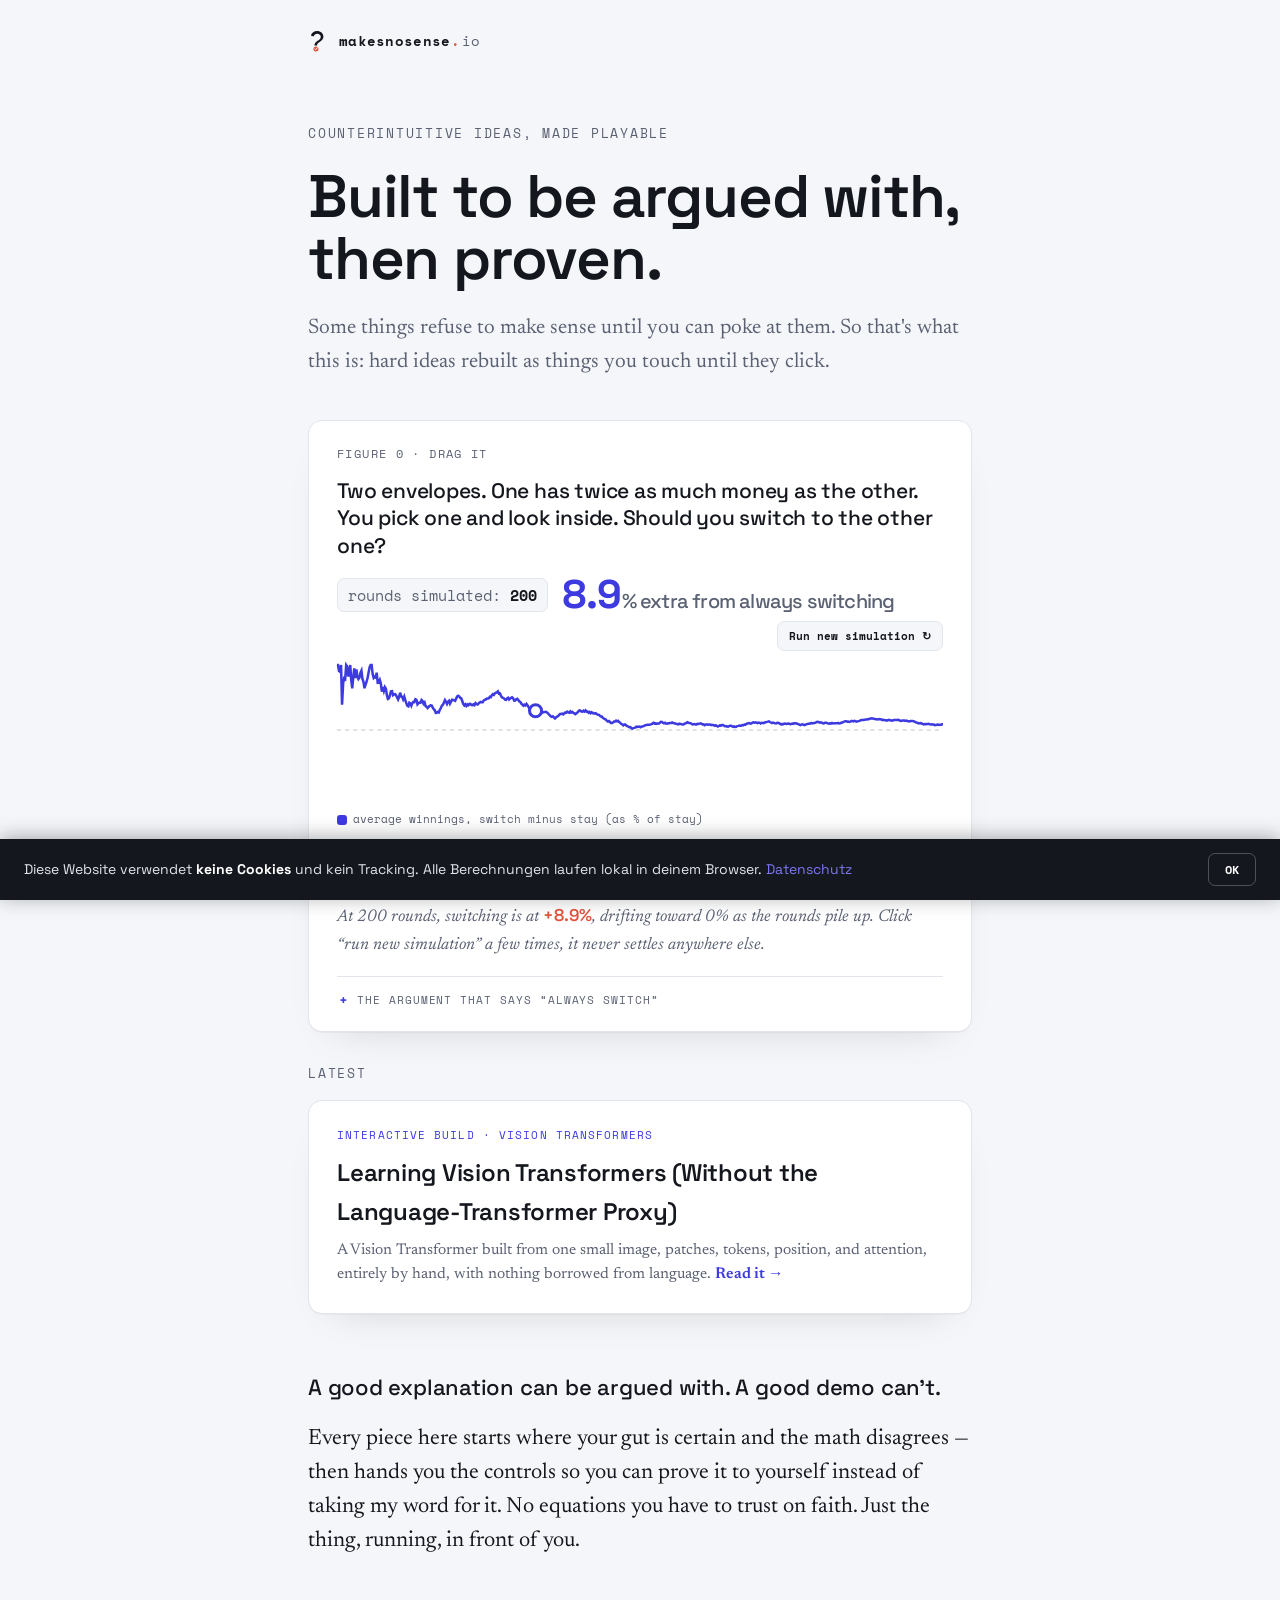
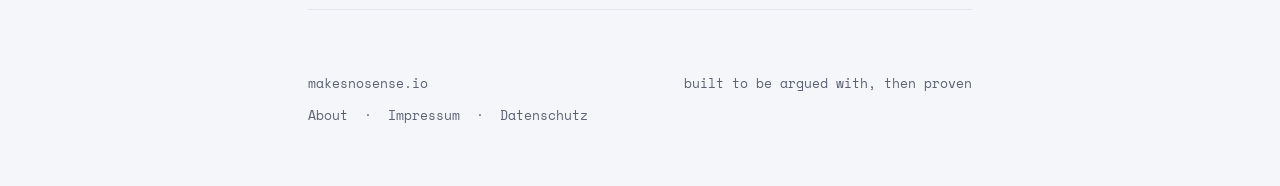
==== commit 506afc50: "Add about me section" ====
--- a/index.html
+++ b/index.html
@@ -356,7 +356,7 @@
     <footer class="site">
       <span>makesnosense.io</span>
       <span>built to be argued with, then proven</span>
-    <span><a href="./impressum.html">Impressum</a> &nbsp;&middot;&nbsp; <a href="./datenschutz.html">Datenschutz</a></span>
+    <span><a href="./about.html">About</a> &nbsp;&middot;&nbsp; <a href="./impressum.html">Impressum</a> &nbsp;&middot;&nbsp; <a href="./datenschutz.html">Datenschutz</a></span>
     </footer>
   </div>
 
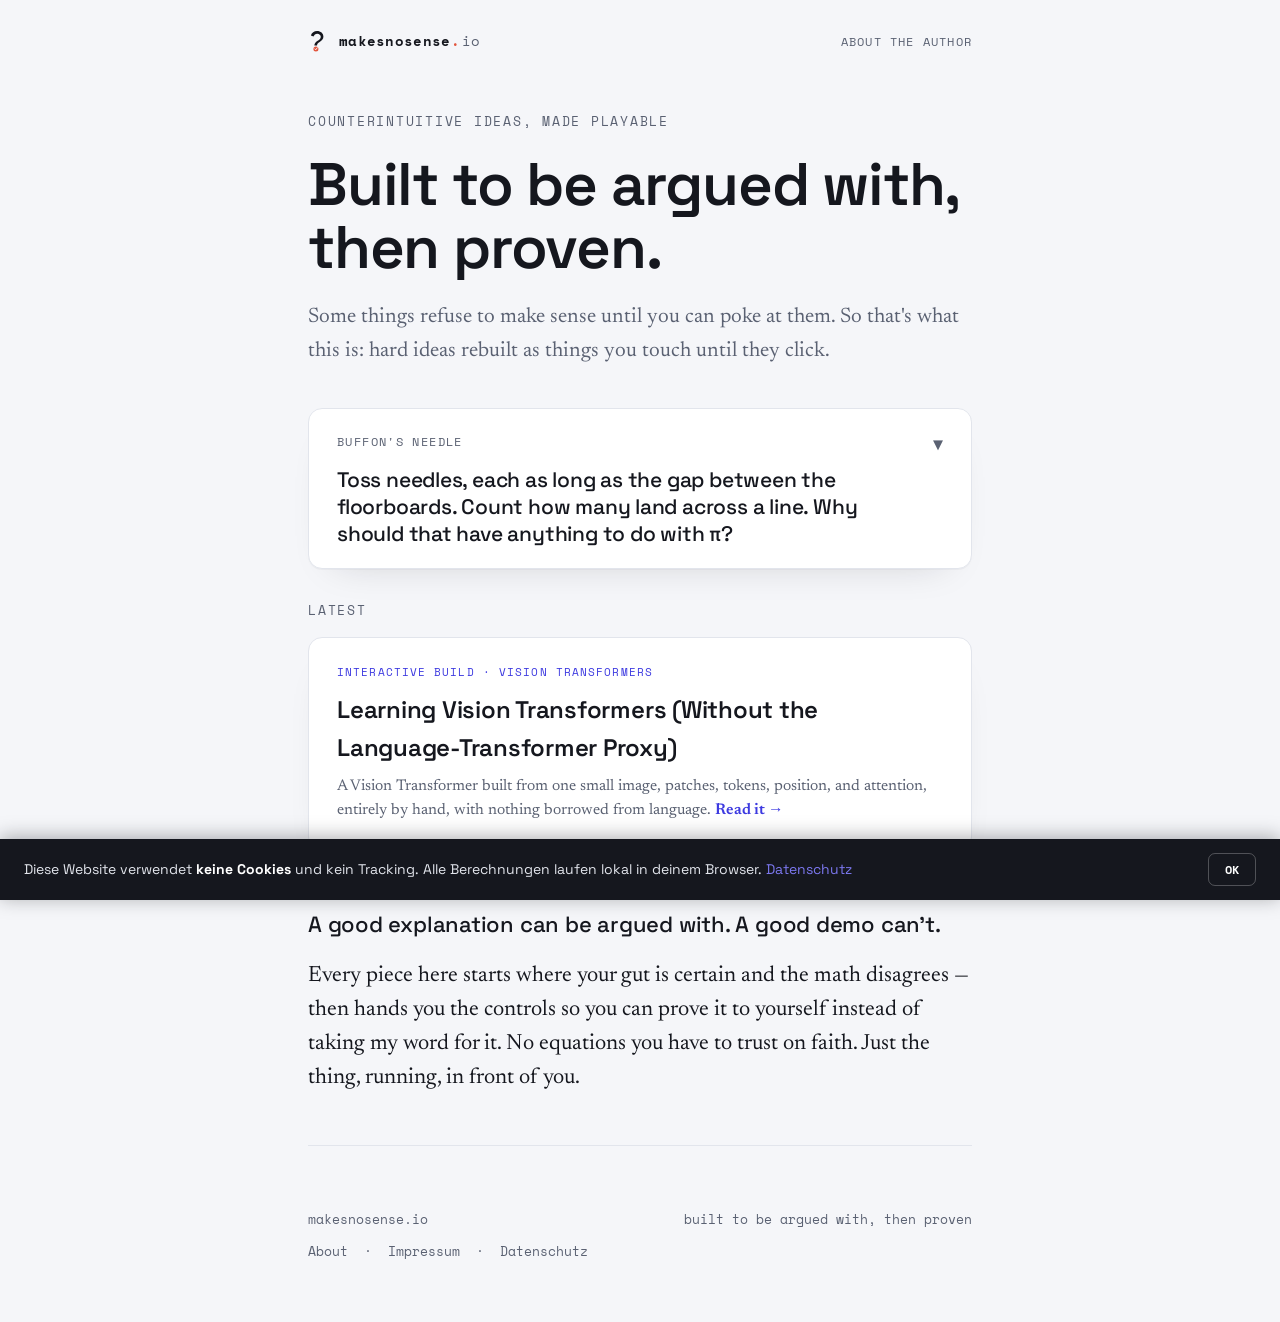
==== commit de696254: "Change paradox to buffon" ====
--- a/index.html
+++ b/index.html
@@ -46,7 +46,21 @@
 
   .wrap { max-width: var(--col); margin: 0 auto; padding: 0 28px; }
 
-  header.site { padding: 30px 0 8px; }
+  header.site {
+    padding: 30px 0 8px;
+    display: flex;
+    align-items: center;
+    justify-content: space-between;
+    gap: 16px;
+  }
+  header.site .nav {
+    font-family: var(--mono);
+    font-size: 12px;
+    text-transform: uppercase;
+    letter-spacing: 0.1em;
+    color: var(--muted);
+  }
+  header.site .nav:hover { color: var(--ink); text-decoration: none; }
   .brand {
     display: inline-flex;
     align-items: center;
@@ -247,6 +261,48 @@
   }
   .verdict b { font-style: normal; color: var(--guess); font-family: var(--display); font-weight: 600; }
 
+  /* buffon demo */
+  .stepline {
+    display: flex; align-items: baseline; gap: 10px; flex-wrap: wrap;
+    font-family: var(--mono); font-size: 13px; color: var(--ink);
+    background: var(--paper); border: 1px solid var(--line); border-radius: 8px;
+    padding: 9px 12px; margin-top: 10px;
+  }
+  .stepline .k { color: var(--muted); }
+  .stepline b { color: var(--truth); font-size: 15px; }
+  .stepline .pi { color: var(--guess); }
+  .stage {
+    position: relative; margin: 16px 0 6px;
+    border: 1px solid var(--line); border-radius: 12px; overflow: hidden; background: var(--paper);
+  }
+  canvas#floor { display: block; width: 100%; height: auto; }
+  .tracewrap { margin-top: 16px; }
+  .tracecap { font-family: var(--mono); font-size: 11px; letter-spacing: 0.06em; text-transform: uppercase; color: var(--muted); margin-bottom: 6px; }
+  svg.trace { display: block; width: 100%; height: 110px; background: var(--paper); border: 1px solid var(--line); border-radius: 12px; overflow: visible; }
+  .scale .pi-tick { color: var(--ink); font-weight: 700; }
+  .controls { display: flex; gap: 8px; flex-wrap: wrap; margin-top: 14px; }
+  .runbtn.primary { background: var(--truth); color: #fff; border-color: var(--truth); }
+  .runbtn.primary:hover { background: #322fc7; border-color: #322fc7; }
+  .runbtn.ghost { color: var(--muted); }
+
+  /* collapsible card */
+  details.demo > summary {
+    list-style: none; cursor: pointer; user-select: none;
+    display: flex; align-items: flex-start; justify-content: space-between; gap: 16px; outline: none;
+  }
+  details.demo > summary::-webkit-details-marker { display: none; }
+  details.demo > summary:focus-visible { outline: 2px solid var(--truth); outline-offset: 4px; border-radius: 6px; }
+  .demo-headtext { display: flex; flex-direction: column; }
+  .demo-head .figtag { display: block; margin-bottom: 14px; }
+  .demo-head .q { display: block; margin: 0; }
+  .demo-chev {
+    flex: 0 0 auto; font-family: var(--display); font-size: 13px; color: var(--muted);
+    margin-top: 2px; transition: transform 0.2s ease, color 0.15s;
+  }
+  details.demo > summary:hover .demo-chev { color: var(--ink); }
+  details.demo:not([open]) > summary .demo-chev { transform: rotate(180deg); }
+  .demo-body { margin-top: 18px; }
+
   .manifesto { padding: 56px 0 8px; font-size: 22px; line-height: 1.55; }
   .manifesto p { margin: 0 0 18px; }
   .manifesto .pull { font-family: var(--display); font-weight: 500; letter-spacing: -0.01em; }
@@ -288,6 +344,7 @@
         </svg>
         <span class="wordmark"><b>makesnosense</b><span class="dot">.</span><span class="tld">io</span></span>
       </a>
+      <a class="nav" href="./about.html">About the author</a>
     </header>
   </div>
 
@@ -297,7 +354,8 @@
       <h1 class="reveal r2">Built to be argued with, then proven.</h1>
       <p class="lede reveal r3">Some things refuse to make sense until you can poke at them. So that's what this is: hard ideas rebuilt as things you touch until they click.</p>
 
-      <div class="demo reveal r3" id="demo">
+<!-- Two envelopes demo (commented out)
+      <div class="demo reveal r3" id="demo-envelopes">
         <div class="figtag">Figure 0 &middot; drag it</div>
         <p class="q">Two envelopes. One has twice as much money as the other. You pick one and look inside. Should you switch to the other one?</p>
 
@@ -310,13 +368,13 @@
         </div>
 
         <svg class="curve" id="curve" viewBox="0 0 600 150" preserveAspectRatio="none" aria-hidden="true">
-          <line id="zeroLine" x1="0" y1="75" x2="600" y2="75" stroke="var(--ink)" stroke-width="1" stroke-dasharray="4 4" opacity="0.25"/>
-          <path id="lineDiff" fill="none" stroke="var(--truth)" stroke-width="2.5" d=""/>
-          <circle id="dotDiff" r="6" fill="var(--paper-2)" stroke="var(--truth)" stroke-width="3" cx="0" cy="0"/>
+          <line id="zeroLine" x1="0" y1="75" x2="600" y2="75" stroke="#15171E" stroke-width="1" stroke-dasharray="4 4" opacity="0.25"/>
+          <path id="lineDiff" fill="none" stroke="#3D3AE0" stroke-width="2.5" d=""/>
+          <circle id="dotDiff" r="6" fill="#FFFFFF" stroke="#3D3AE0" stroke-width="3" cx="0" cy="0"/>
         </svg>
 
         <div class="legend">
-          <span class="lg"><i style="background:var(--truth)"></i> average winnings, switch minus stay (as % of stay)</span>
+          <span class="lg"><i style="background:#3D3AE0"></i> average winnings, switch minus stay (as % of stay)</span>
         </div>
 
         <div class="slider-row">
@@ -331,6 +389,67 @@
           <p>Say your envelope has <b>A</b>. The other has either <b>A/2</b> or <b>2A</b>, each &ldquo;50/50&rdquo;. Expected value of switching = 0.5&times;(A/2) + 0.5&times;(2A) = <b>1.25A</b>. That's bigger than A, so switch. But the other envelope's owner can run the exact same argument about <i>your</i> envelope. Both can't be right, and the simulation above shows they aren't: switching wins you nothing on average.</p>
         </details>
       </div>
+-->
+
+      <details class="demo reveal r3" id="demo">
+        <summary class="demo-head">
+          <span class="demo-headtext">
+            <span class="figtag">Buffon's Needle</span>
+            <span class="q">Toss needles, each as long as the gap between the floorboards. Count how many land across a line. Why should that have anything to do with &pi;?</span>
+          </span>
+          <span class="demo-chev" aria-hidden="true">&#9650;</span>
+        </summary>
+
+        <div class="demo-body">
+        <div class="readout">
+          <span class="p">&pi; &asymp; <span id="estLabel">&mdash;</span></span>
+        </div>
+        <div class="readout" style="margin-top:8px;">
+          <span class="n"><span>dropped:</span> <b id="nLabel">0</b></span>
+          <span class="n"><span>crossed a line:</span> <b id="cLabel">0</b></span>
+          <span class="n"><span>error:</span> <b id="errLabel">&mdash;</b></span>
+        </div>
+
+        <div class="stepline" id="calc" style="margin-top:12px;">
+          <span class="k">&pi; &asymp; 2 &times; dropped &divide; crossed =</span>
+          <b>2 &times; <span id="calcN">0</span> &divide; <span id="calcC">0</span></b>
+          <span class="k">=</span> <b class="pi" id="calcEst">&mdash;</b>
+        </div>
+
+        <div class="stage">
+          <canvas id="floor" width="1200" height="640" aria-label="Needles dropped on a lined floor"></canvas>
+        </div>
+
+        <div class="legend">
+          <span class="lg"><i style="background:var(--guess)"></i> crossed a line</span>
+          <span class="lg"><i style="background:#9aa0ac"></i> landed clear</span>
+        </div>
+
+        <div class="tracewrap">
+          <div class="tracecap">the estimate after every drop &mdash; settling onto the dashed true &pi;</div>
+          <svg class="trace" id="trace" viewBox="0 0 600 110" preserveAspectRatio="none" aria-hidden="true">
+            <line id="piLine" x1="0" x2="600" stroke="var(--ink)" stroke-width="1" stroke-dasharray="4 4" opacity="0.3"/>
+            <path id="tracePath" fill="none" stroke="var(--truth)" stroke-width="2" d=""/>
+          </svg>
+          <div class="scale"><span id="traceStart">drop 1</span><span class="pi-tick">&pi; = 3.14159</span><span id="traceEnd">now</span></div>
+        </div>
+
+        <div class="controls">
+          <button class="runbtn primary" id="dropFew">Drop 1 &darr;</button>
+          <button class="runbtn" id="drop100">Drop 100</button>
+          <button class="runbtn" id="drop2000">Drop 2,000</button>
+          <button class="runbtn ghost" id="reset">Reset &#8635;</button>
+        </div>
+
+        <p class="verdict" id="verdict">Start throwing. The estimate is wild at first, then homes in on 3.14159&hellip;</p>
+
+        <details class="argument">
+          <summary>Wait &mdash; why &pi;? (the short version)</summary>
+          <p>A needle only crosses a line if it <b>reaches across the gap vertically</b>. Lying flat it reaches almost nothing; standing upright it spans the whole gap. So crossing has nothing to do with circles and everything to do with the needle's tilt.</p>
+          <p>The catch: to get the <i>overall</i> crossing chance, you have to average over every tilt angle &mdash; and the average of that reach, taken across the half-turn from flat to flat, comes out to exactly <code>2/&pi;</code>. That's the one and only place &pi; enters: it's the size of the angle range you're averaging over. Flip it around and you get the formula in the running calculation above: <code>&pi; &asymp; 2N / C</code>.</p>
+        </details>
+        </div>
+      </details>
     </section>
   </div>
 
@@ -360,6 +479,7 @@
     </footer>
   </div>
 
+<!-- Two envelopes script (commented out)
 <script>
 (function () {
   var slider = document.getElementById('slider');
@@ -429,7 +549,7 @@
     verdict.innerHTML = verdictText(n, pct);
     dotDiff.setAttribute('cx', x(n).toFixed(1));
     dotDiff.setAttribute('cy', yFromPct(pct).toFixed(1));
-    slider.style.setProperty('--fill', ((n - MINN) / (MAXN - MINN) * 100).toFixed(1) + '%');
+    slider.style.setProperty('xxfill', ((n - MINN) / (MAXN - MINN) * 100).toFixed(1) + '%');
   }
 
   buildCurve();
@@ -442,6 +562,210 @@
   update();
 })();
 </script>
+-->
+
+<script>
+(function () {
+  var canvas = document.getElementById('floor');
+  var ctx = canvas.getContext('2d');
+  var W = canvas.width, H = canvas.height;
+
+  var COL = { paper:'#F5F6F9', line:'#C9CEDA', cross:'#E2563F', clear:'#9aa0ac', ink:'#15171E' };
+
+  // Geometry: horizontal floorboard lines, needle length == spacing.
+  var GAP = 80;                 // line spacing d (px)
+  var L = GAP;                  // needle length == spacing
+  var PAD = GAP;                // top/bottom padding so first/last lines have room
+  var firstLine = PAD;
+  var lastLine = H - PAD;
+  var nLines = Math.floor((lastLine - firstLine) / GAP) + 1;
+
+  var total = 0, crossed = 0;
+  var needles = [];             // recent needles drawn (capped for perf)
+  var MAX_DRAWN = 1500;
+  var history = [];             // running pi estimate after each drop that has crossed>0
+  var MAX_HIST = 3000;
+
+  var estLabel = document.getElementById('estLabel');
+  var nLabel = document.getElementById('nLabel');
+  var cLabel = document.getElementById('cLabel');
+  var errLabel = document.getElementById('errLabel');
+  var verdict = document.getElementById('verdict');
+  var calcN = document.getElementById('calcN');
+  var calcC = document.getElementById('calcC');
+  var calcEst = document.getElementById('calcEst');
+
+  // ---- convergence trace ----
+  var trace = document.getElementById('trace');
+  var tracePath = document.getElementById('tracePath');
+  var piLine = document.getElementById('piLine');
+  var traceStart = document.getElementById('traceStart');
+  var traceEnd = document.getElementById('traceEnd');
+  var TW = 600, TH = 110, PI_LO = 2.4, PI_HI = 3.9; // y window around pi
+  function ty(v) {
+    var c = Math.max(PI_LO, Math.min(PI_HI, v));
+    return TH - (c - PI_LO) / (PI_HI - PI_LO) * TH;
+  }
+  piLine.setAttribute('y1', ty(Math.PI).toFixed(1));
+  piLine.setAttribute('y2', ty(Math.PI).toFixed(1));
+
+  function drawTrace() {
+    var len = history.length;
+    if (len === 0) { tracePath.setAttribute('d', ''); traceStart.textContent = 'drop 1'; traceEnd.textContent = 'now'; return; }
+    var d = '';
+    for (var i = 0; i < len; i++) {
+      var px = len === 1 ? 0 : (i / (len - 1) * TW);
+      d += (i === 0 ? 'M' : 'L') + px.toFixed(1) + ',' + ty(history[i]).toFixed(1) + ' ';
+    }
+    tracePath.setAttribute('d', d.trim());
+    traceStart.textContent = 'drop ' + (total - len + 1).toLocaleString();
+    traceEnd.textContent = total.toLocaleString() + ' drops';
+  }
+
+  function lineY(i) { return firstLine + i * GAP; }
+
+  function drawFloor() {
+    ctx.clearRect(0, 0, W, H);
+    ctx.fillStyle = COL.paper;
+    ctx.fillRect(0, 0, W, H);
+    ctx.strokeStyle = COL.line;
+    ctx.lineWidth = 1.5;
+    for (var i = 0; i < nLines; i++) {
+      var y = lineY(i);
+      ctx.beginPath();
+      ctx.moveTo(0, y);
+      ctx.lineTo(W, y);
+      ctx.stroke();
+    }
+  }
+
+  function drawNeedle(n) {
+    ctx.strokeStyle = n.hit ? COL.cross : COL.clear;
+    ctx.lineWidth = n.hit ? 2.4 : 1.8;
+    ctx.lineCap = 'round';
+    ctx.globalAlpha = n.hit ? 0.95 : 0.6;
+    ctx.beginPath();
+    ctx.moveTo(n.x1, n.y1);
+    ctx.lineTo(n.x2, n.y2);
+    ctx.stroke();
+    ctx.globalAlpha = 1;
+  }
+
+  function redrawAll() {
+    drawFloor();
+    for (var i = 0; i < needles.length; i++) drawNeedle(needles[i]);
+  }
+
+  // Drop one needle: random center anywhere over the lined region, random angle.
+  function makeNeedle() {
+    var cx = Math.random() * W;
+    var cy = firstLine - GAP * 0.5 + Math.random() * ((lastLine - firstLine) + GAP);
+    var theta = Math.random() * Math.PI;     // 0..pi
+    var dx = (L / 2) * Math.cos(theta);
+    var dy = (L / 2) * Math.sin(theta);
+    var y1 = cy - dy, y2 = cy + dy;
+    // Crosses a line if the integer "band index" differs at the two ends.
+    var band1 = Math.floor((y1 - firstLine) / GAP);
+    var band2 = Math.floor((y2 - firstLine) / GAP);
+    var hit = band1 !== band2;
+    return { x1: cx - dx, y1: y1, x2: cx + dx, y2: y2, hit: hit };
+  }
+
+  function updateLabels() {
+    nLabel.textContent = total.toLocaleString();
+    cLabel.textContent = crossed.toLocaleString();
+    calcN.textContent = total.toLocaleString();
+    calcC.textContent = crossed.toLocaleString();
+    if (crossed > 0) {
+      var est = (2 * L * total) / (GAP * crossed); // L==GAP -> 2*total/crossed
+      estLabel.textContent = est.toFixed(5);
+      calcEst.textContent = est.toFixed(5);
+      var err = Math.abs(est - Math.PI) / Math.PI * 100;
+      errLabel.textContent = err.toFixed(2) + '%';
+      setVerdict(total, est, err);
+    } else {
+      estLabel.textContent = '\u2014';
+      calcEst.textContent = '\u2014';
+      errLabel.textContent = '\u2014';
+    }
+    drawTrace();
+  }
+
+  function setVerdict(n, est, err) {
+    if (n < 30) {
+      verdict.innerHTML = 'Way too few to trust &mdash; the estimate jumps around. Keep dropping.';
+    } else if (err < 0.5) {
+      verdict.innerHTML = 'Locked onto <b>' + est.toFixed(4) + '</b>, within ' + err.toFixed(2) + '% of &pi;. Straight sticks, no circles, and there it is.';
+    } else {
+      verdict.innerHTML = 'At ' + n.toLocaleString() + ' needles it reads <b>' + est.toFixed(4) + '</b>. Throw a few thousand more and the error keeps shrinking toward &pi;.';
+    }
+  }
+
+  function recordPoint() {
+    if (crossed > 0) {
+      history.push((2 * L * total) / (GAP * crossed));
+      if (history.length > MAX_HIST) history.shift();
+    }
+  }
+
+  function drop(k) {
+    for (var i = 0; i < k; i++) {
+      var n = makeNeedle();
+      total++;
+      if (n.hit) crossed++;
+      needles.push(n);
+      recordPoint();
+    }
+    if (needles.length > MAX_DRAWN) needles.splice(0, needles.length - MAX_DRAWN);
+    redrawAll();
+    updateLabels();
+  }
+
+  function reset() {
+    total = 0; crossed = 0; needles = []; history = [];
+    drawFloor();
+    updateLabels();
+    verdict.innerHTML = 'Start throwing. The estimate is wild at first, then homes in on 3.14159&hellip;';
+  }
+
+  // Animated single drop: little fall-in effect.
+  function dropOneAnimated() {
+    var n = makeNeedle();
+    total++;
+    if (n.hit) crossed++;
+    needles.push(n);
+    recordPoint();
+    if (needles.length > MAX_DRAWN) needles.splice(0, needles.length - MAX_DRAWN);
+    updateLabels();
+    var steps = 8, i = 0;
+    function frame() {
+      redrawAll();
+      ctx.save();
+      ctx.strokeStyle = n.hit ? COL.cross : COL.ink;
+      ctx.globalAlpha = 0.25 * (1 - i / steps);
+      ctx.lineWidth = 8;
+      ctx.lineCap = 'round';
+      ctx.beginPath();
+      ctx.moveTo(n.x1, n.y1);
+      ctx.lineTo(n.x2, n.y2);
+      ctx.stroke();
+      ctx.restore();
+      i++;
+      if (i <= steps) requestAnimationFrame(frame);
+      else redrawAll();
+    }
+    frame();
+  }
+
+  document.getElementById('dropFew').addEventListener('click', function () { dropOneAnimated(); });
+  document.getElementById('drop100').addEventListener('click', function () { drop(100); });
+  document.getElementById('drop2000').addEventListener('click', function () { drop(2000); });
+  document.getElementById('reset').addEventListener('click', reset);
+
+  drawFloor();
+  updateLabels();
+})();
+</script>
 
 <script src="./cookie-notice.js"></script>
 </body>
